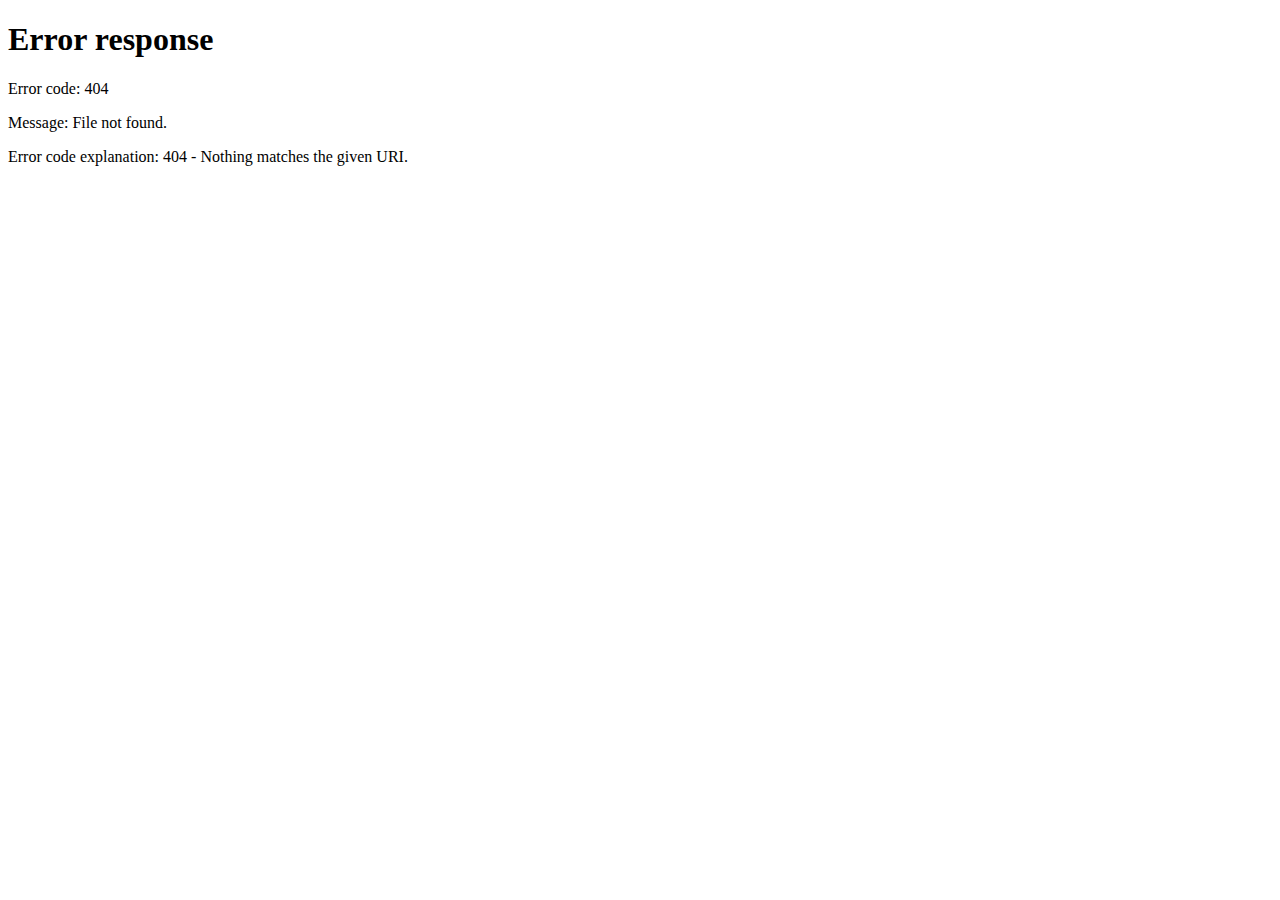
==== index.html @ 61fefcd7 "Add files via upload" ====
<!DOCTYPE html>
<html lang="en">
<head>
    <meta charset="UTF-8">
    <meta name="viewport" content="width=device-width, initial-scale=1.0">
    <title>Device Redirect</title>
	
<style>
	body {
		background-color: #253030;
		color: #9FA07F;
	}
	
	@import url('https://fonts.googleapis.com/css2?family=Russo+One&display=swap');
	
	h1 {
		font-family: "Russo One", sans-serif;
	}
</style>

    <script>
        function redirectBasedOnDevice() {
            if (window.innerWidth <= 800) {
                window.location.href = "mobile/index.html";
            } else {
                window.location.href = "desktop/index.html";
            }
        }
        window.onload = redirectBasedOnDevice;
    </script>
</head>
<body>
    <h1>Redirecting based on device...</h1>
</body>
</html>
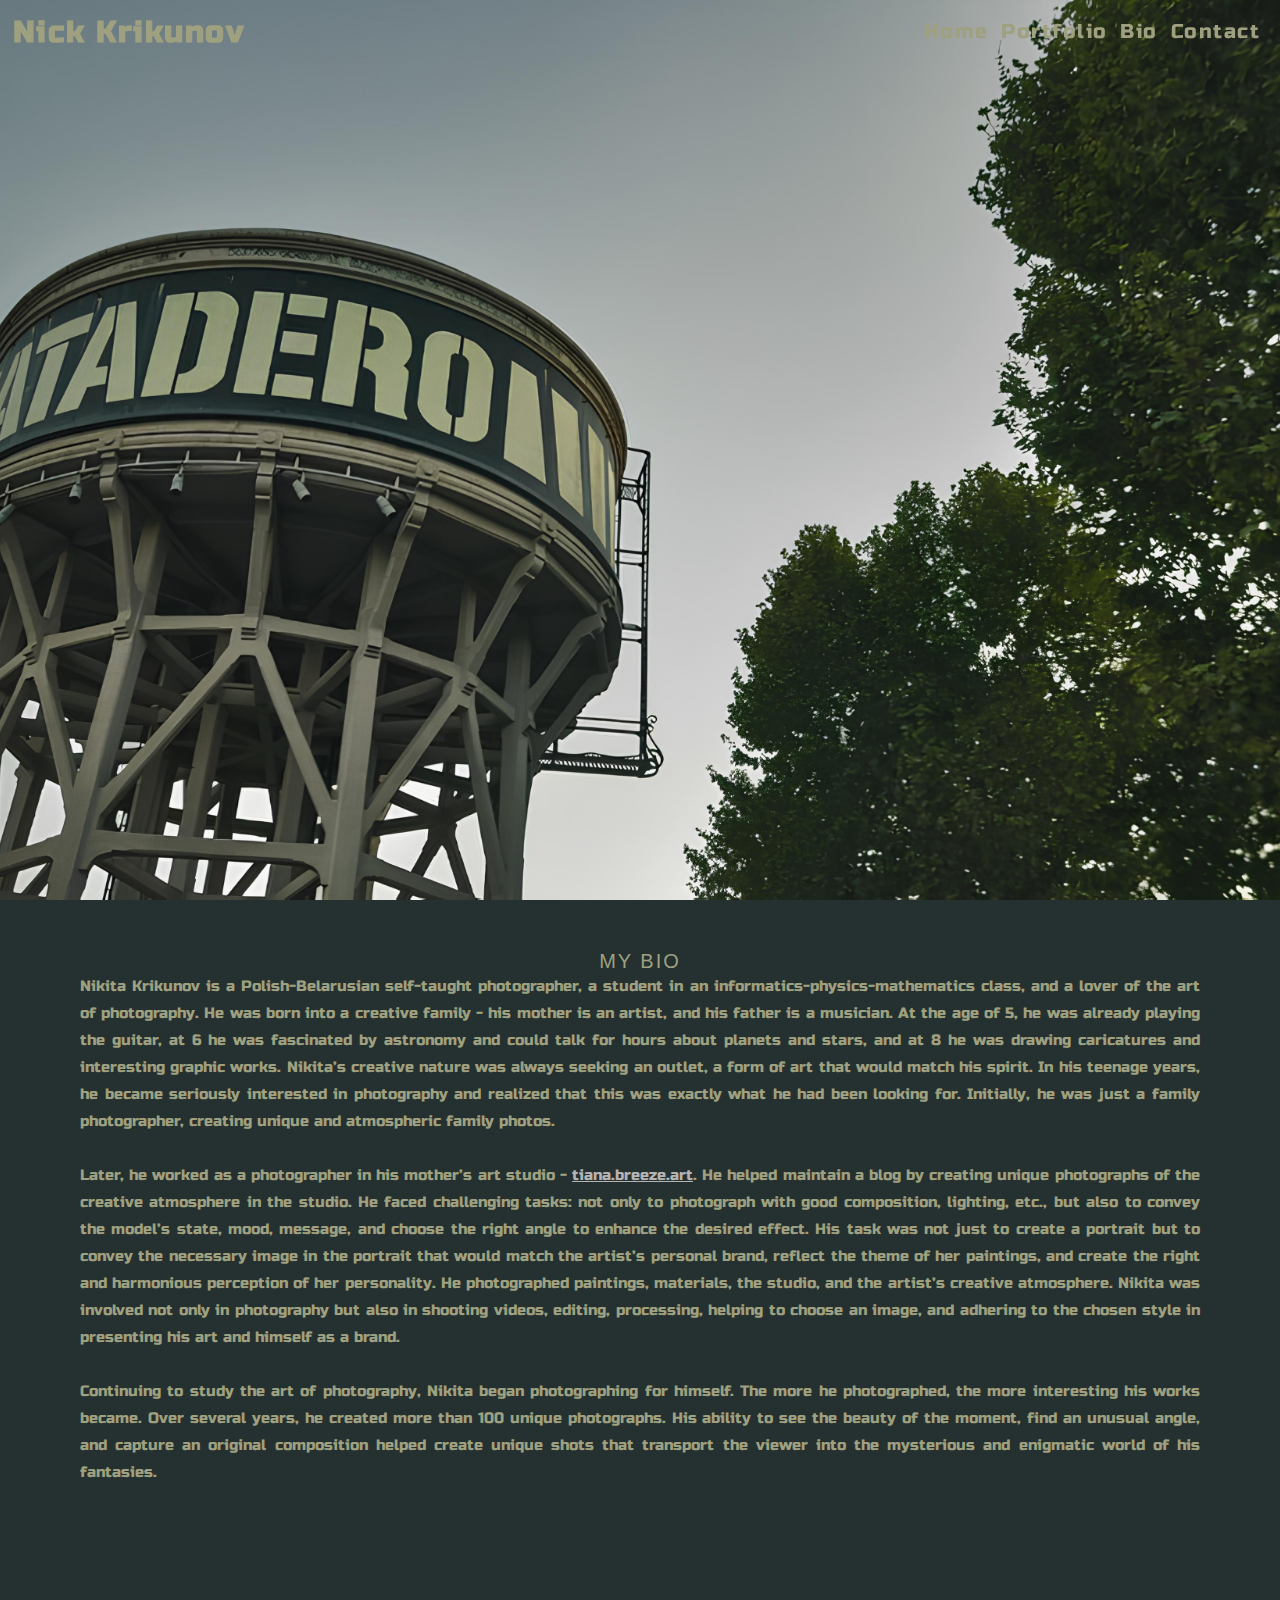
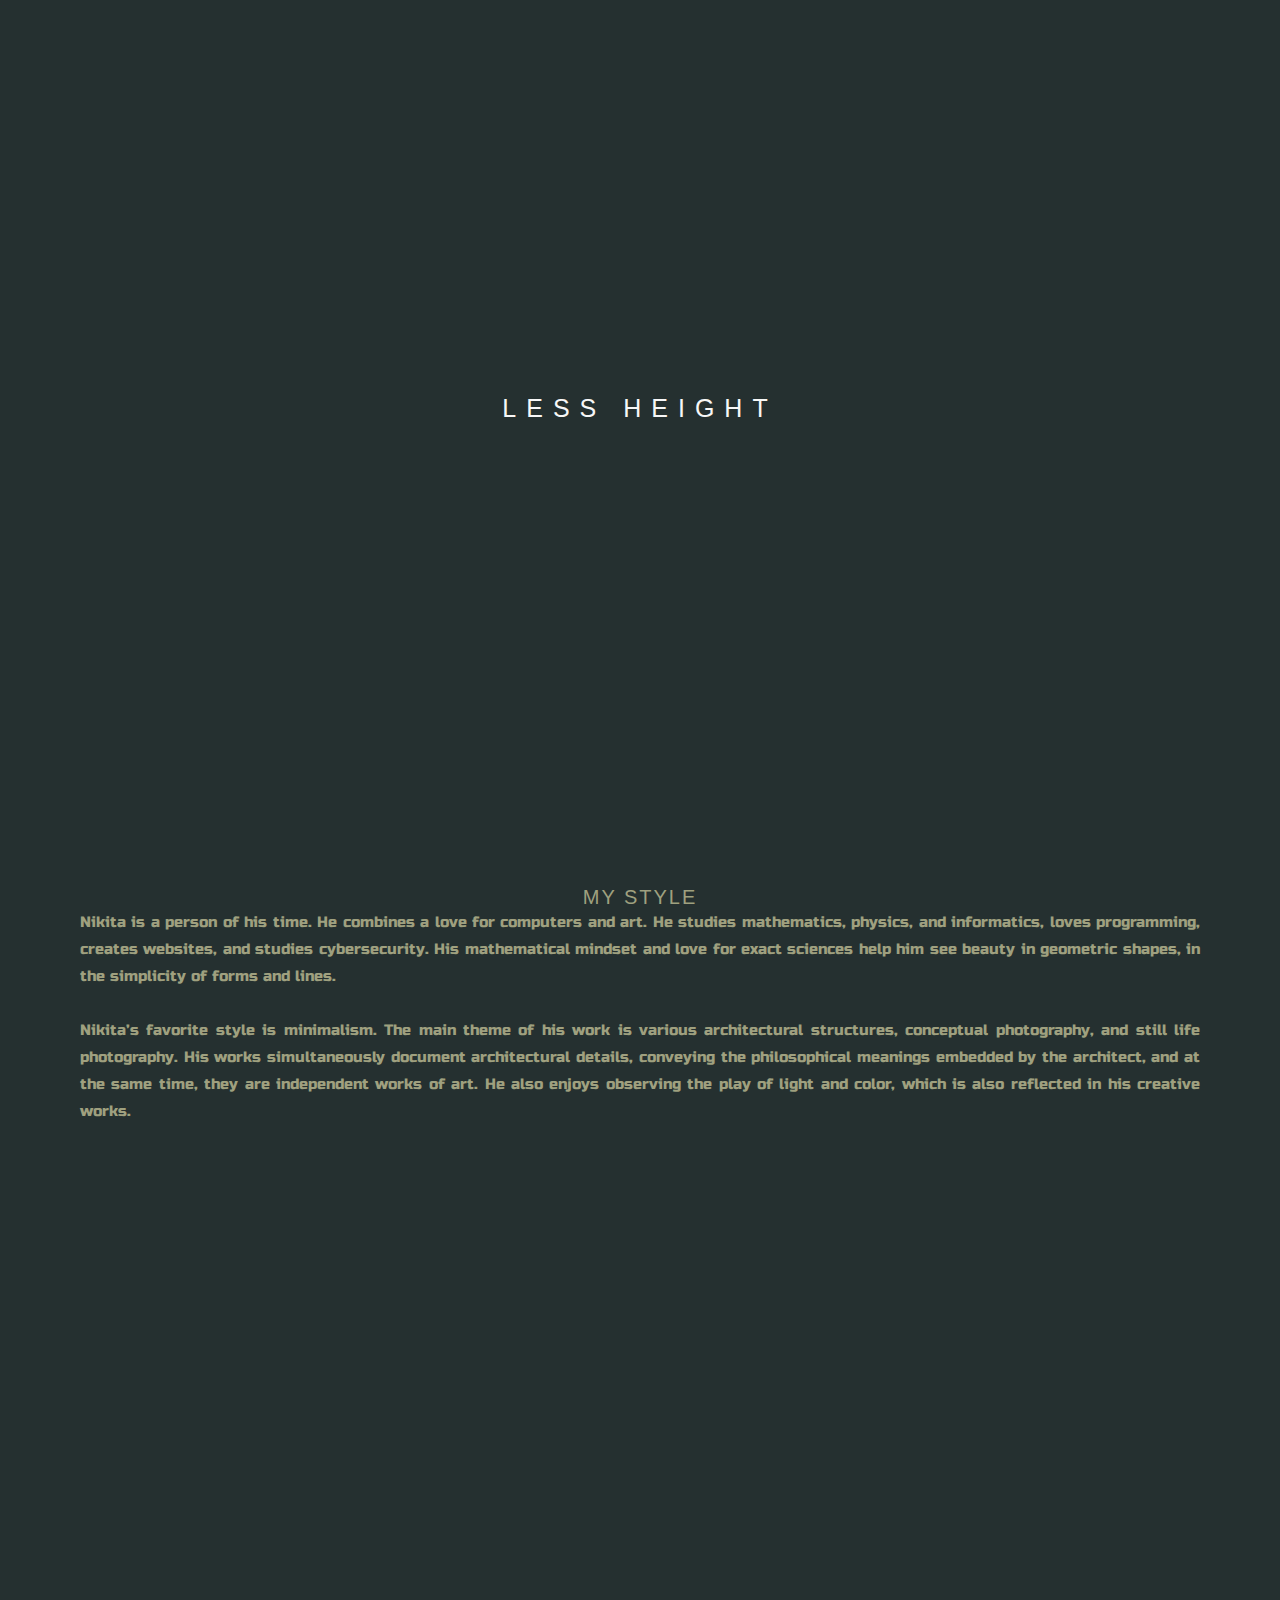
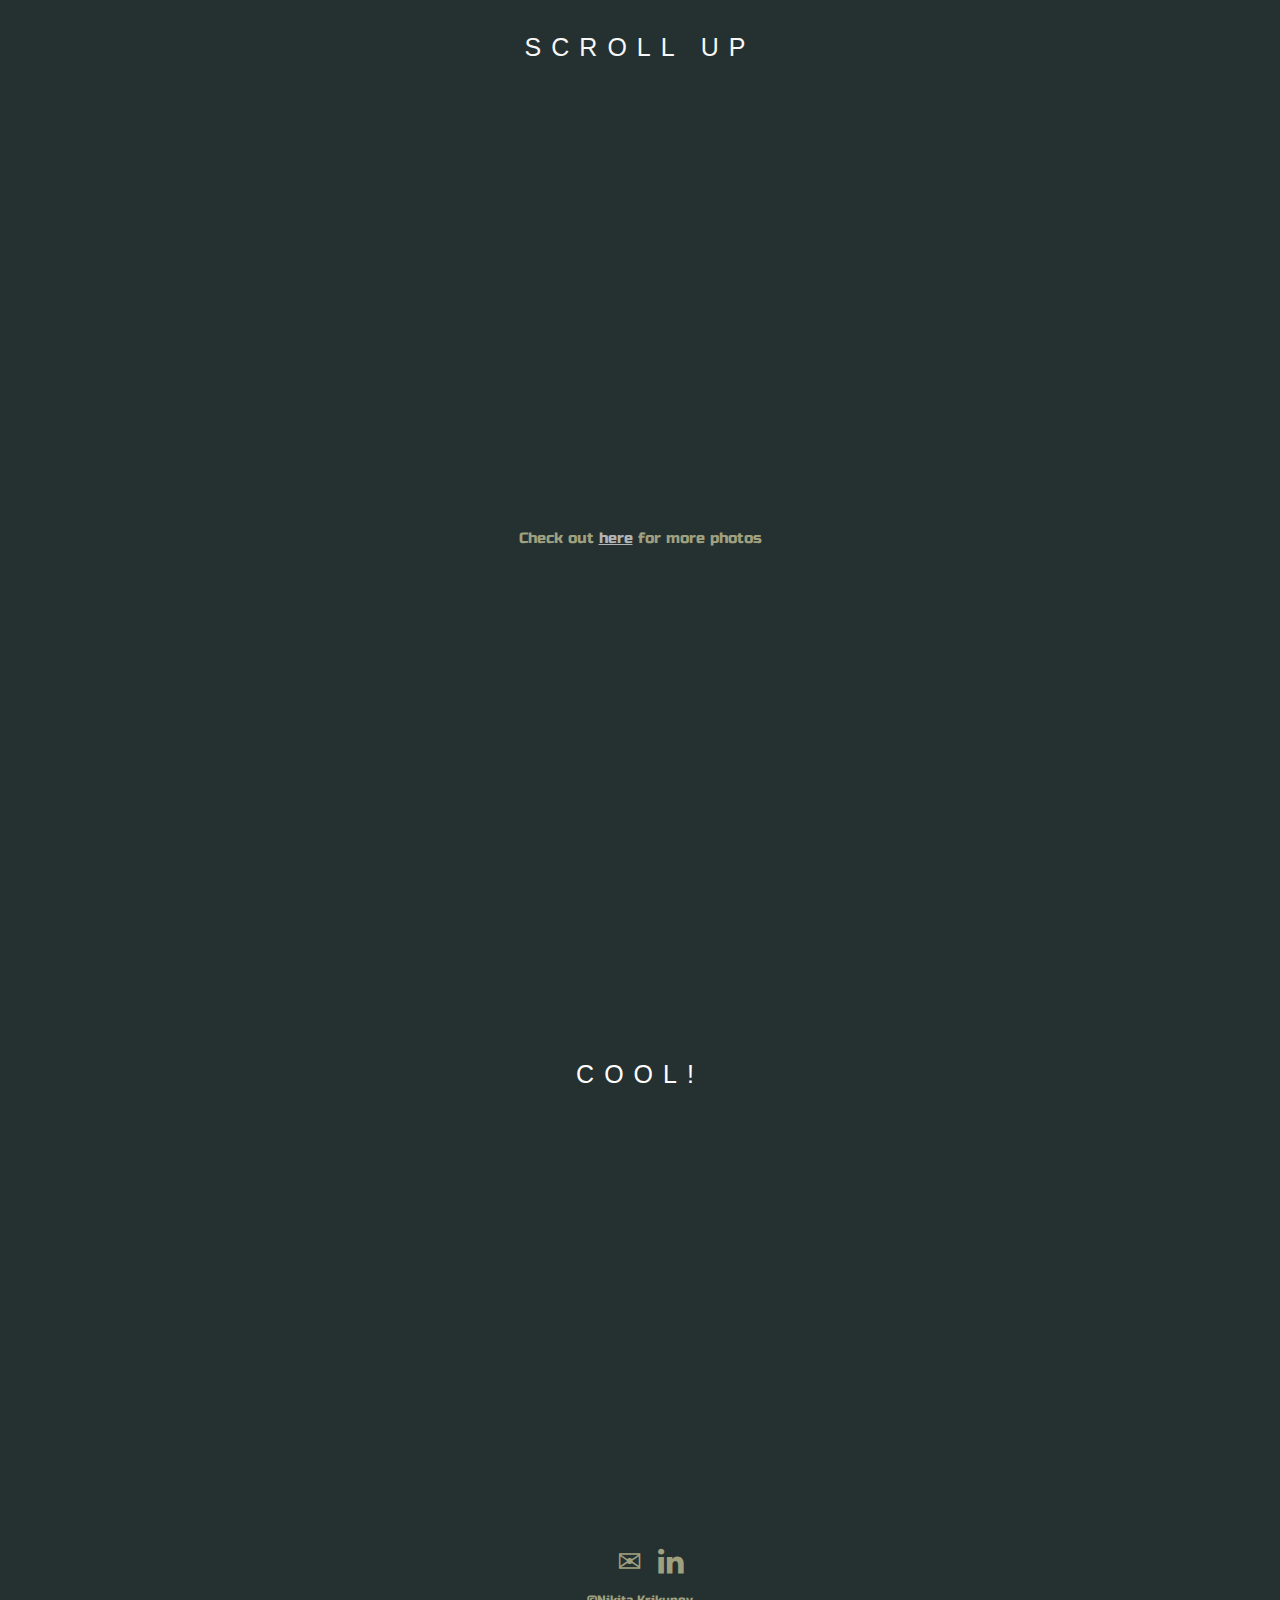
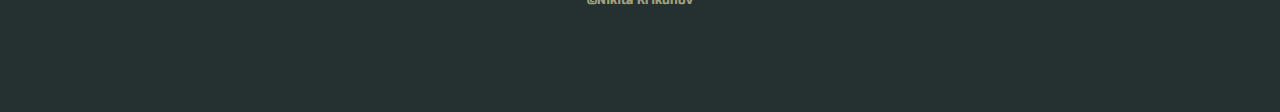
==== commit 81934ede: "Update index.html" ====
--- a/index.html
+++ b/index.html
@@ -21,9 +21,9 @@
     <script>
         function redirectBasedOnDevice() {
             if (window.innerWidth <= 800) {
-                window.location.href = "mobile/index.html";
+                window.location.href = "mobile/";
             } else {
-                window.location.href = "desktop/index.html";
+                window.location.href = "desktop/";
             }
         }
         window.onload = redirectBasedOnDevice;
